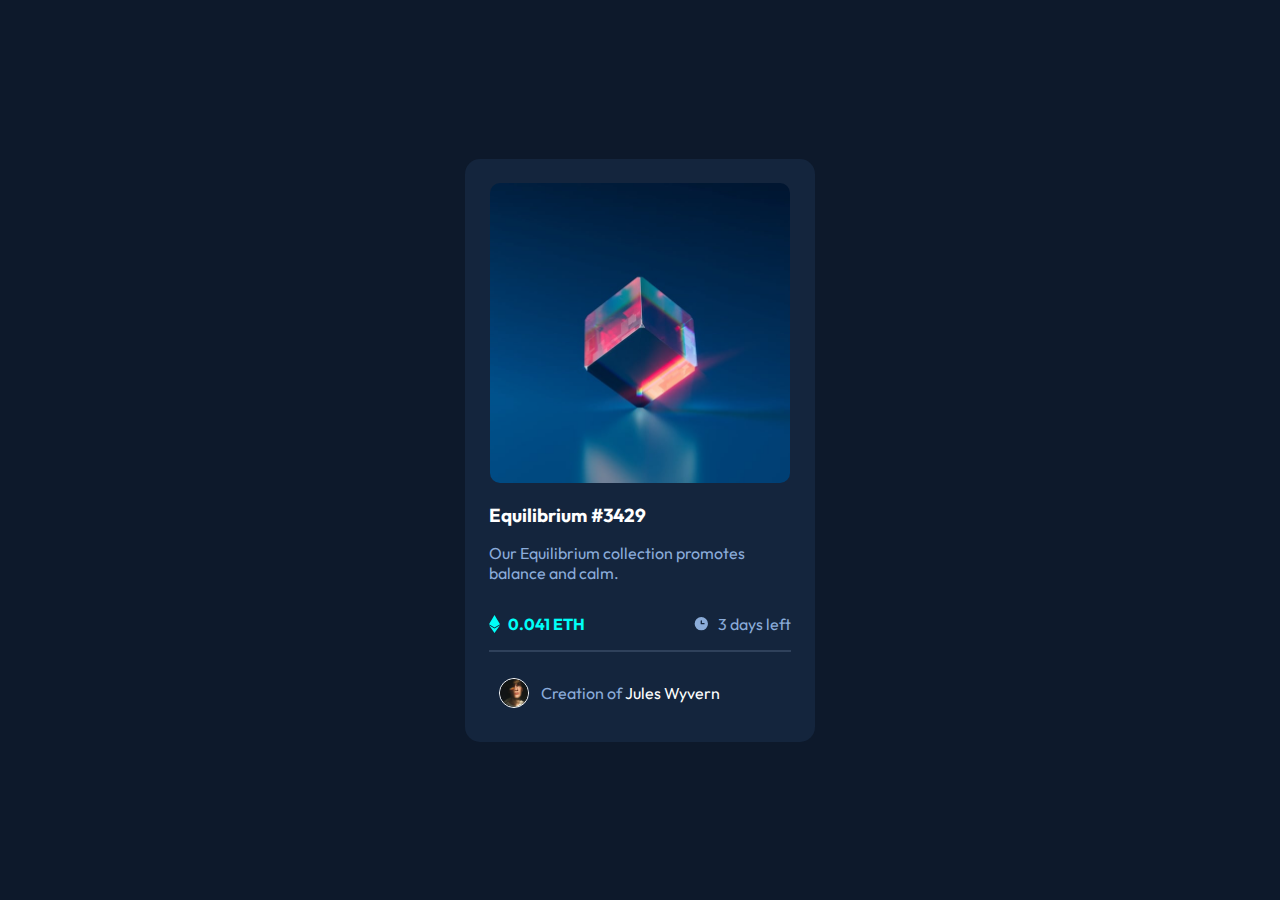
==== Challenge-3/index.html @ 1ddf99b0 "NFT preview" ====
<!DOCTYPE html>
<html lang="en">
<head>
    <meta charset="UTF-8">
    <meta http-equiv="X-UA-Compatible" content="IE=edge">
    <meta name="viewport" content="width=device-width, initial-scale=1.0">
    <title>Challenge #3|Front-end Mentor</title>
    <link rel="stylesheet" href="styles/style.css">
    <link rel="icon" type="image/png" sizes="32x32" href="images/favicon-32x32.png">
</head>
<body>
    <div class="container">
        <div class="card">
            <section class="image"><img src="images/image-equilibrium.jpg"></section>
            <section class="info">
                <h3>Equilibrium #3429</h3>

                <p class="desc"> Our Equilibrium collection promotes balance and calm.</p>

                <div class="value">
                    <div><b><img src="images/icon-ethereum.svg"> 0.041 ETH</b></div>
                    <div class="days"><img src="images/icon-clock.svg"><p>3 days left</p></div> 
                </div>
            </section>

            <div id="line"></div>
            

            <section class="creator">
                <img src="images/image-avatar.png"> <p> Creation of <span> Jules Wyvern</span></p>
            </section>
        </div>
    </div>
    
</body>
</html>
---- Challenge-3/styles/style.css ----
@import url('https://fonts.googleapis.com/css2?family=Outfit:wght@300;400;600&display=swap');
*{
    padding: 0;
    margin: 0;
    box-sizing: border-box;
    font-family: 'Outfit', sans-serif;
}

body{
    height: 100vh;
    display: flex;
    justify-content: center;
    align-items: center;
    background-color: hsl(217, 54%, 11%);
}

p{
    color: hsl(215, 51%, 70%);
}
h3{
    color: hsl(0, 0%, 100%); 
}
.container{
    border-radius: 15px;
    display: flex;
    justify-content: center;
    align-items: center;
    background-color: hsl(216, 50%, 16%);
    width: 350px;
}
.card{
    gap: 1rem;
    padding: 1.5rem;
    display: flex;
    flex-direction: column;
    justify-content: center;
    align-items: center;
}


.image img{
    border-radius: 10px;
    width: 300px;
    height: 300px;
}

.info{
    gap: 1rem; 
    display: flex;
    flex-direction: column;
}


.value{
    margin-top: 15px;
    display: flex;
    flex-direction: row;
    justify-content: space-between;
}

.value b, .days{
    gap : .5rem;
    display: flex;
    align-items: center;
      
}
.value b{
    color:hsl(178, 100%, 50%);
}

#line{
    width: 100%;
    border: 1px solid hsl(215, 32%, 27%);
}

.creator{
    padding: 10px;
    width: 100%;
    display: flex;
    flex-direction: row;
    align-items: center;
    justify-content: left;
}

.creator img{
    border-radius: 50%;
    border: .5px solid white;
    width: 30px;
    height: 30px;
}

.creator p{
    margin-left: 12px;
}

.creator span{
   color: hsl(0, 0%, 100%); 
}
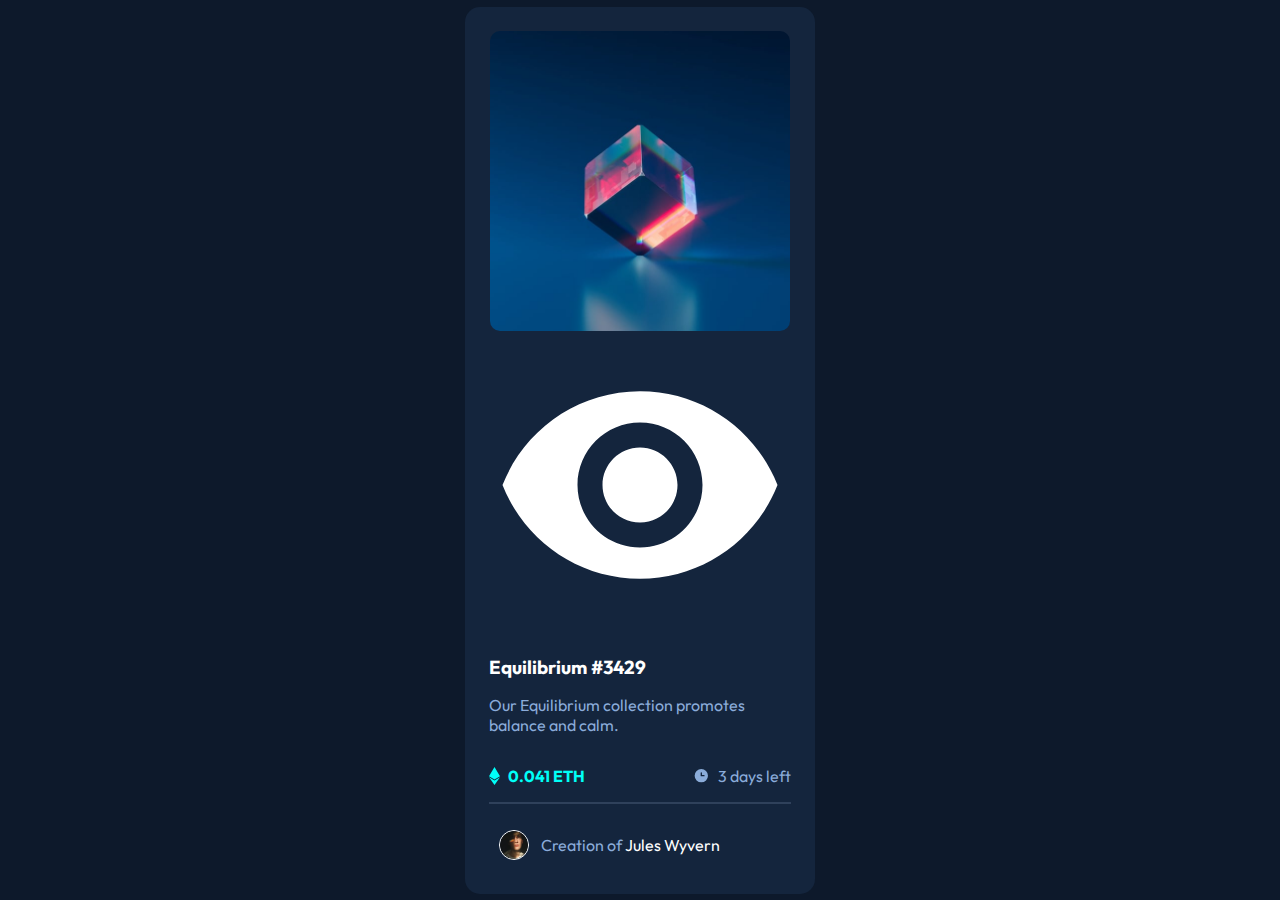
==== commit 54773ba9: "Adding some classes" ====
--- a/Challenge-3/index.html
+++ b/Challenge-3/index.html
@@ -11,7 +11,10 @@
 <body>
     <div class="container">
         <div class="card">
-            <section class="image"><img src="images/image-equilibrium.jpg"></section>
+            <section class="image">
+                    <img class="main-img"src="images/image-equilibrium.jpg">              
+                    <div><img class="view-img" src="images/icon-view.svg"></div>        
+            </section>
             <section class="info">
                 <h3>Equilibrium #3429</h3>
 
